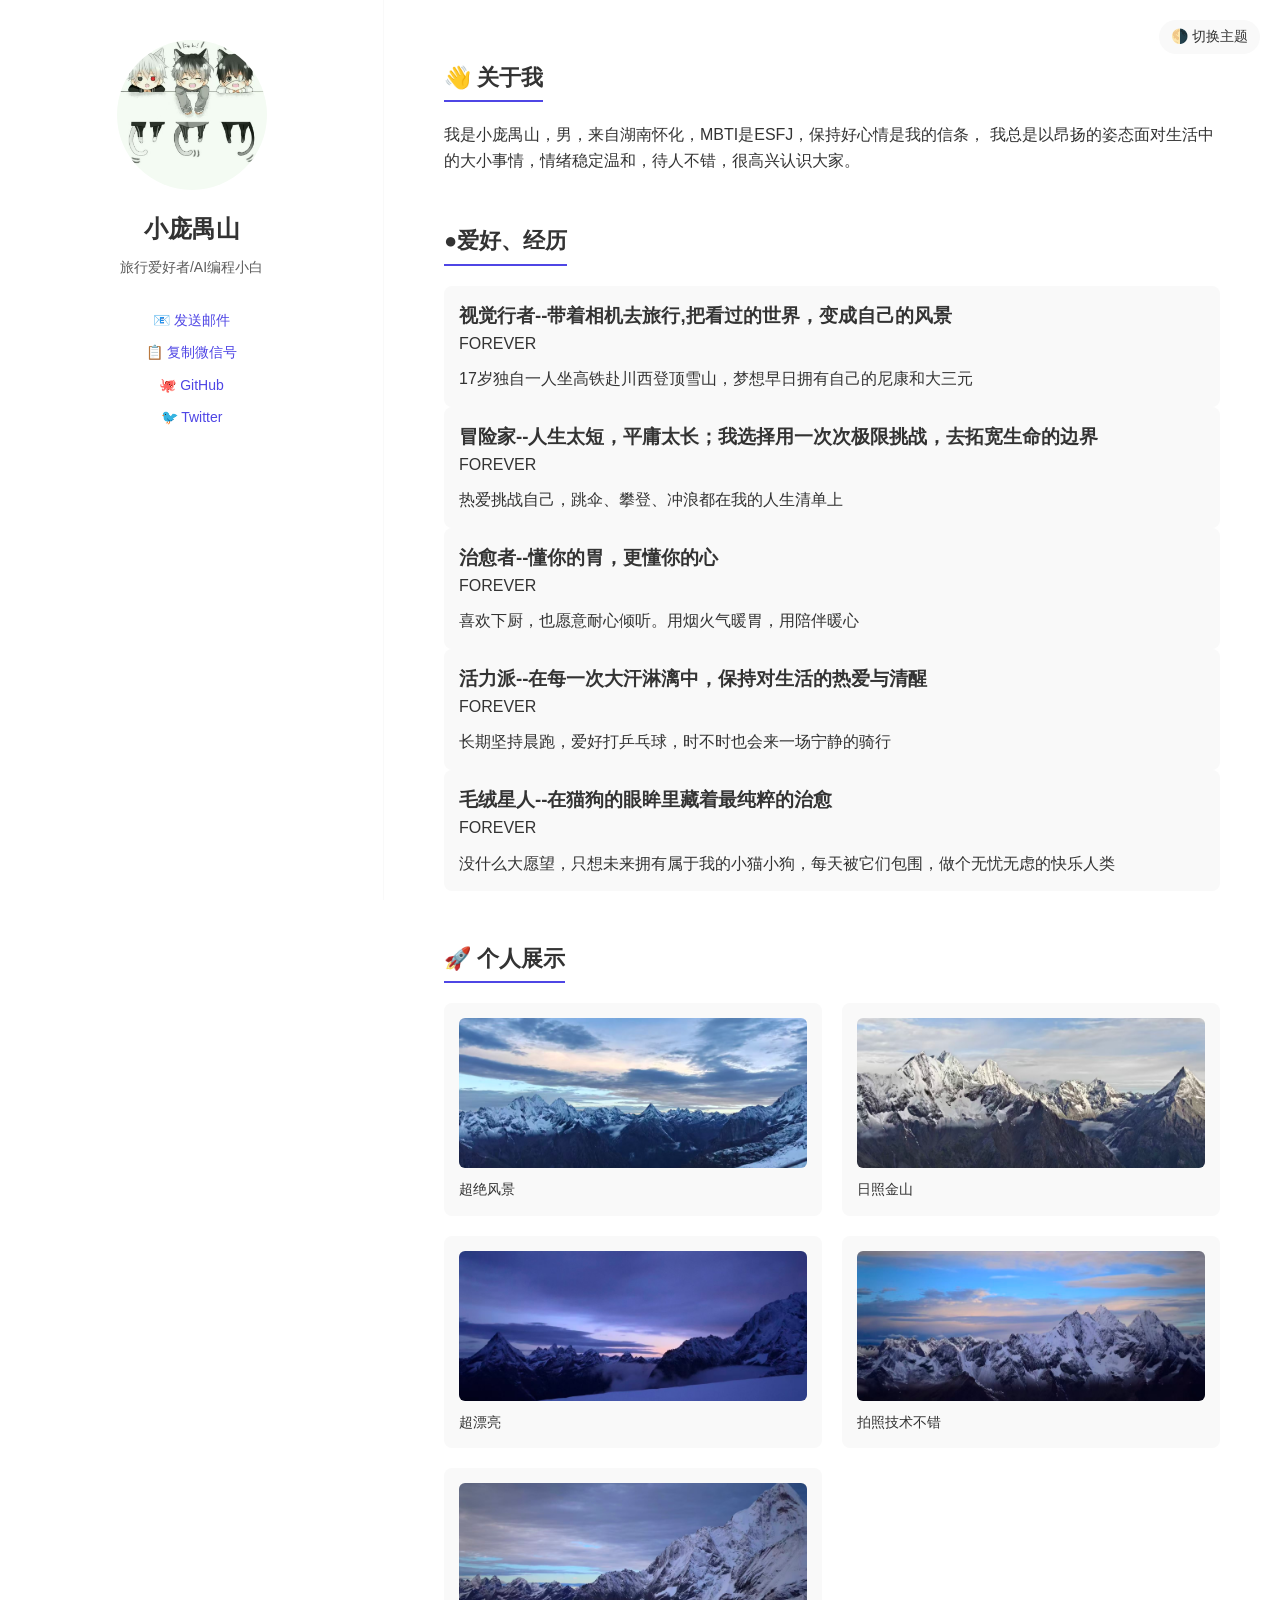
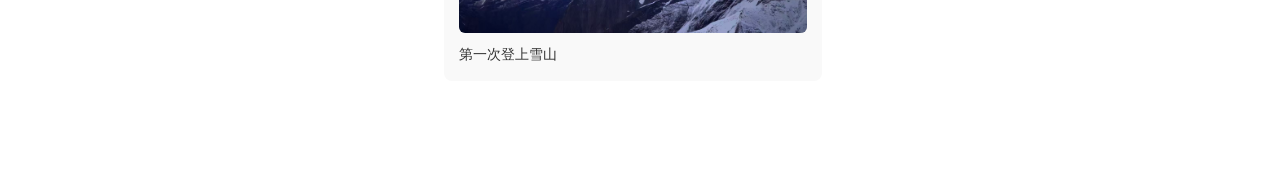
==== index.html @ b7a9340a "Rename index copy.html to index.html" ====
<!DOCTYPE html>
<html lang="zh-CN">
<head>
    <meta charset="UTF-8">
    <meta name="viewport" content="width=device-width, initial-scale=1.0">
    <title>小庞禺山的个人主页</title>
    <style>
        /* 1. 全局样式与变量 */
        :root {
            --bg-color: #ffffff;
            --text-color: #333333;
            --card-bg: #f9f9f9;
            --accent-color: #4f46e5; /* 主题强调色 */
        }
        [data-theme="dark"] {
            --bg-color: #1a1a1a;
            --text-color: #e0e0e0;
            --card-bg: #2d2d2d;
            --accent-color: #818cf8;
        }
        * { margin: 0; padding: 0; box-sizing: border-box; transition: all 0.3s ease; }
        body { font-family: 'Segoe UI', sans-serif; background-color: var(--bg-color); color: var(--text-color); line-height: 1.6; }

        /* 2. 布局结构 */
        .container { display: flex; min-height: 100vh; }
        .sidebar { width: 30%; padding: 40px; border-right: 1px solid var(--card-bg); display: flex; flex-direction: column; align-items: center; text-align: center; position: sticky; top: 0; height: 100vh; }
        .main-content { width: 70%; padding: 60px; max-width: 900px; }

        /* 3. 侧边栏元素 */
        .avatar { width: 150px; height: 150px; border-radius: 50%; background-color: var(--card-bg); margin-bottom: 20px; object-fit: cover; }
        .sidebar h1 { font-size: 24px; margin-bottom: 8px; }
        .sidebar p { font-size: 14px; opacity: 0.8; margin-bottom: 20px; }
        .social-links a { text-decoration: none; color: var(--accent-color); margin: 0 10px; font-size: 14px; }

        /* 4. 主内容区 */
section { margin-bottom: 50px; }
h2 { font-size: 22px; margin-bottom: 20px; border-bottom: 2px solid var(--accent-color); display: inline-block; padding-bottom: 5px; }

/* 项目网格容器（双列排版） */
.project-grid {
    display: grid;
    grid-template-columns: repeat(2, 1fr); /* 核心：分成两列 */
    gap: 20px;                             /* 卡片之间的间距 */
}

/* 卡片样式优化 */
.card {
    background-color: var(--card-bg);
    padding: 15px;       /* 减小内边距，让图片更突出 */
    border-radius: 8px;
    transition: transform 0.3s ease, box-shadow 0.3s ease; /* 增加悬停过渡效果 */
}

/* 鼠标悬停时的微交互（让页面“活”起来） */
.card:hover {
    transform: translateY(-5px); /* 鼠标放上去卡片微微上浮 */
    box-shadow: 0 10px 20px rgba(0,0,0,0.1); /* 增加阴影 */
}

/* 保持之前的图片样式 */
.card-img {
    display: block;
    margin: 0 auto 10px;
    width: 100%;
    height: 150px;       /* 稍微调小高度，适应双列排版 */
    object-fit: cover;   /* 核心属性：让图片按比例裁剪填满，不变形 */
    border-radius: 6px;
}

/* 手机端响应式：双列自动变单列 */
@media (max-width: 768px) {
    .project-grid {
        grid-template-columns: 1fr; /* 手机端变成单列 */
    }
}

        /* 5. 主题切换按钮 */
        .theme-toggle { position: absolute; top: 20px; right: 20px; cursor: pointer; background: var(--card-bg); border: none; padding: 8px 12px; border-radius: 20px; color: var(--text-color); font-size: 14px; }

        /* 6. 响应式设计 (手机端) */
        @media (max-width: 768px) {
            .container { flex-direction: column; }
            .sidebar { width: 100%; height: auto; position: relative; border-right: none; border-bottom: 1px solid var(--card-bg); padding: 30px; }
            .main-content { width: 100%; padding: 30px; }
        }
    </style>
</head>
<body>
    <button class="theme-toggle" onclick="toggleTheme()">🌗 切换主题</button>

    <div class="container">
        <!-- 左侧固定信息栏 -->
        <aside class="sidebar">
            <!-- 替换为你的头像链接 -->
            <img src="touxiang.jpg" alt="头像" class="avatar">
            <h1>小庞禺山</h1>
            <p>旅行爱好者/AI编程小白</p>
            <!-- 社交链接区域 -->
<div class="social-links" style="display: flex; flex-direction: column; gap: 10px; margin-top: 10px;">
    <a href="mailto:zhaixiaolin258046@outlook.com" style="text-decoration: none; color: var(--accent-color);">📧 发送邮件</a>
    <a href="javascript:void(0);" onclick="copyWeChat('wxid_voim5mb13j1p22')" style="text-decoration: none; color: var(--accent-color);">📋 复制微信号</a>
    <a href="javascript:void(0);" onclick="showToast('暂时还没有那些链接哦~')" style="text-decoration: none; color: var(--accent-color);">🐙 GitHub</a>
    <a href="javascript:void(0);" onclick="showToast('暂时还没有那些链接哦~')" style="text-decoration: none; color: var(--accent-color);">🐦 Twitter</a>
</div>

<!-- 提示框（默认隐藏，由JS控制显示） -->
<div id="toast" style="
    position: fixed; 
    top: 20px; 
    left: 50%; 
    transform: translateX(-50%); 
    background-color: rgba(0,0,0,0.8); 
    color: white; 
    padding: 12px 24px; 
    border-radius: 8px; 
    font-size: 14px; 
    opacity: 0; 
    transition: opacity 0.3s ease; 
    pointer-events: none; 
    z-index: 1000;">
    提示文字
</div>
        </aside>

        <!-- 右侧滚动内容区 -->
        <main class="main-content">
            <section>
                <h2>👋 关于我</h2>
                <p>我是小庞禺山，男，来自湖南怀化，MBTI是ESFJ，保持好心情是我的信条，
                    我总是以昂扬的姿态面对生活中的大小事情，情绪稳定温和，待人不错，很高兴认识大家。
                </p>
            </section>

            <section>
                <h2> ●爱好、经历</h2>
                <div class="card">
                    <h3>视觉行者--带着相机去旅行,把看过的世界，变成自己的风景</h3>
                    <span>FOREVER</span>
                    <p style="margin-top:10px;">17岁独自一人坐高铁赴川西登顶雪山，梦想早日拥有自己的尼康和大三元</p>
                </div>
                <div class="card">
                    <h3>冒险家--人生太短，平庸太长；我选择用一次次极限挑战，去拓宽生命的边界</h3>
                    <span>FOREVER</span>
                    <p style="margin-top:10px;">热爱挑战自己，跳伞、攀登、冲浪都在我的人生清单上</p>
                </div>
             <div class="card">
                    <h3>治愈者--懂你的胃，更懂你的心</h3>
                    <span>FOREVER</span>
                    <p style="margin-top:10px;">喜欢下厨，也愿意耐心倾听。用烟火气暖胃，用陪伴暖心</p>
                </div>   
            <div class="card">
                    <h3>活力派--在每一次大汗淋漓中，保持对生活的热爱与清醒</h3>
                    <span>FOREVER</span>
                    <p style="margin-top:10px;">长期坚持晨跑，爱好打乒乓球，时不时也会来一场宁静的骑行</p>
                </div> 
                <div class="card">
                    <h3>毛绒星人--在猫狗的眼眸里藏着最纯粹的治愈</h3>
                    <span>FOREVER</span>
                    <p style="margin-top:10px;">没什么大愿望，只想未来拥有属于我的小猫小狗，每天被它们包围，做个无忧无虑的快乐人类</p>
                </div>
            </section>

            <section>
    <h2>🚀 个人展示</h2>
    
    <!-- 用这个 div 把卡片包裹起来，它们就会自动变成双列 -->
    <div class="project-grid">
        
        <!-- 项目 1 -->
        <div class="card">
            <img src="1.jpg" alt="项目截图" class="card-img">
            <h3></h3>
            <span></span>
            <p style="margin-top:8px; font-size:14px;">超绝风景</p>
        </div>

        <!-- 项目 2 -->
        <div class="card">
            <img src="2.jpg" alt="项目截图" class="card-img">
            <h3></h3>
            <span></span>
            <p style="margin-top:8px; font-size:14px;">日照金山</p>
        </div>

        <!-- 项目 3 -->
        <div class="card">
            <img src="3.jpg" alt="项目截图" class="card-img">
            <h3></h3>
            <span></span>
            <p style="margin-top:8px; font-size:14px;">超漂亮</p>
        </div>
        <div class="card">
            <img src="4.jpg" alt="项目截图" class="card-img">
            <h3></h3>
            <span></span>
            <p style="margin-top:8px; font-size:14px;">拍照技术不错</p>
        </div>
        <div class="card">
            <img src="5.jpg" alt="项目截图" class="card-img">
            <h3></h3>
            <span></span>
            <p style="margin-top:8px; font-size:14px;">第一次登上雪山</p>
            </img>
        </div>
        </div>
        
        <!-- 你可以继续在这里添加更多卡片... -->
    </div>
</section>
        </main>
    </div>


    <script>
    // 1. 复制微信号功能
    function copyWeChat(wechatId) {
        const input = document.createElement('input');
        input.setAttribute('value', wechatId);
        document.body.appendChild(input);
        input.select();
        document.execCommand('copy');
        document.body.removeChild(input);
        
        // 调用提示框
        showToast('微信号已复制：' + wechatId + '，快去添加吧！');
    }

    // 2. 通用提示框功能
    function showToast(message) {
        const toast = document.getElementById('toast');
        toast.innerText = message;
        toast.style.opacity = '1'; // 显示提示框
        
        // 2秒后自动隐藏
        setTimeout(() => {
            toast.style.opacity = '0';
        }, 2000);
    }

    // 3. 主题切换功能（保留之前的代码）
    function toggleTheme() {
        const html = document.documentElement;
        const currentTheme = html.getAttribute('data-theme');
        if (currentTheme === 'dark') {
            html.removeAttribute('data-theme');
        } else {
            html.setAttribute('data-theme', 'dark');
        }
    }
</script>
</body>
</html>
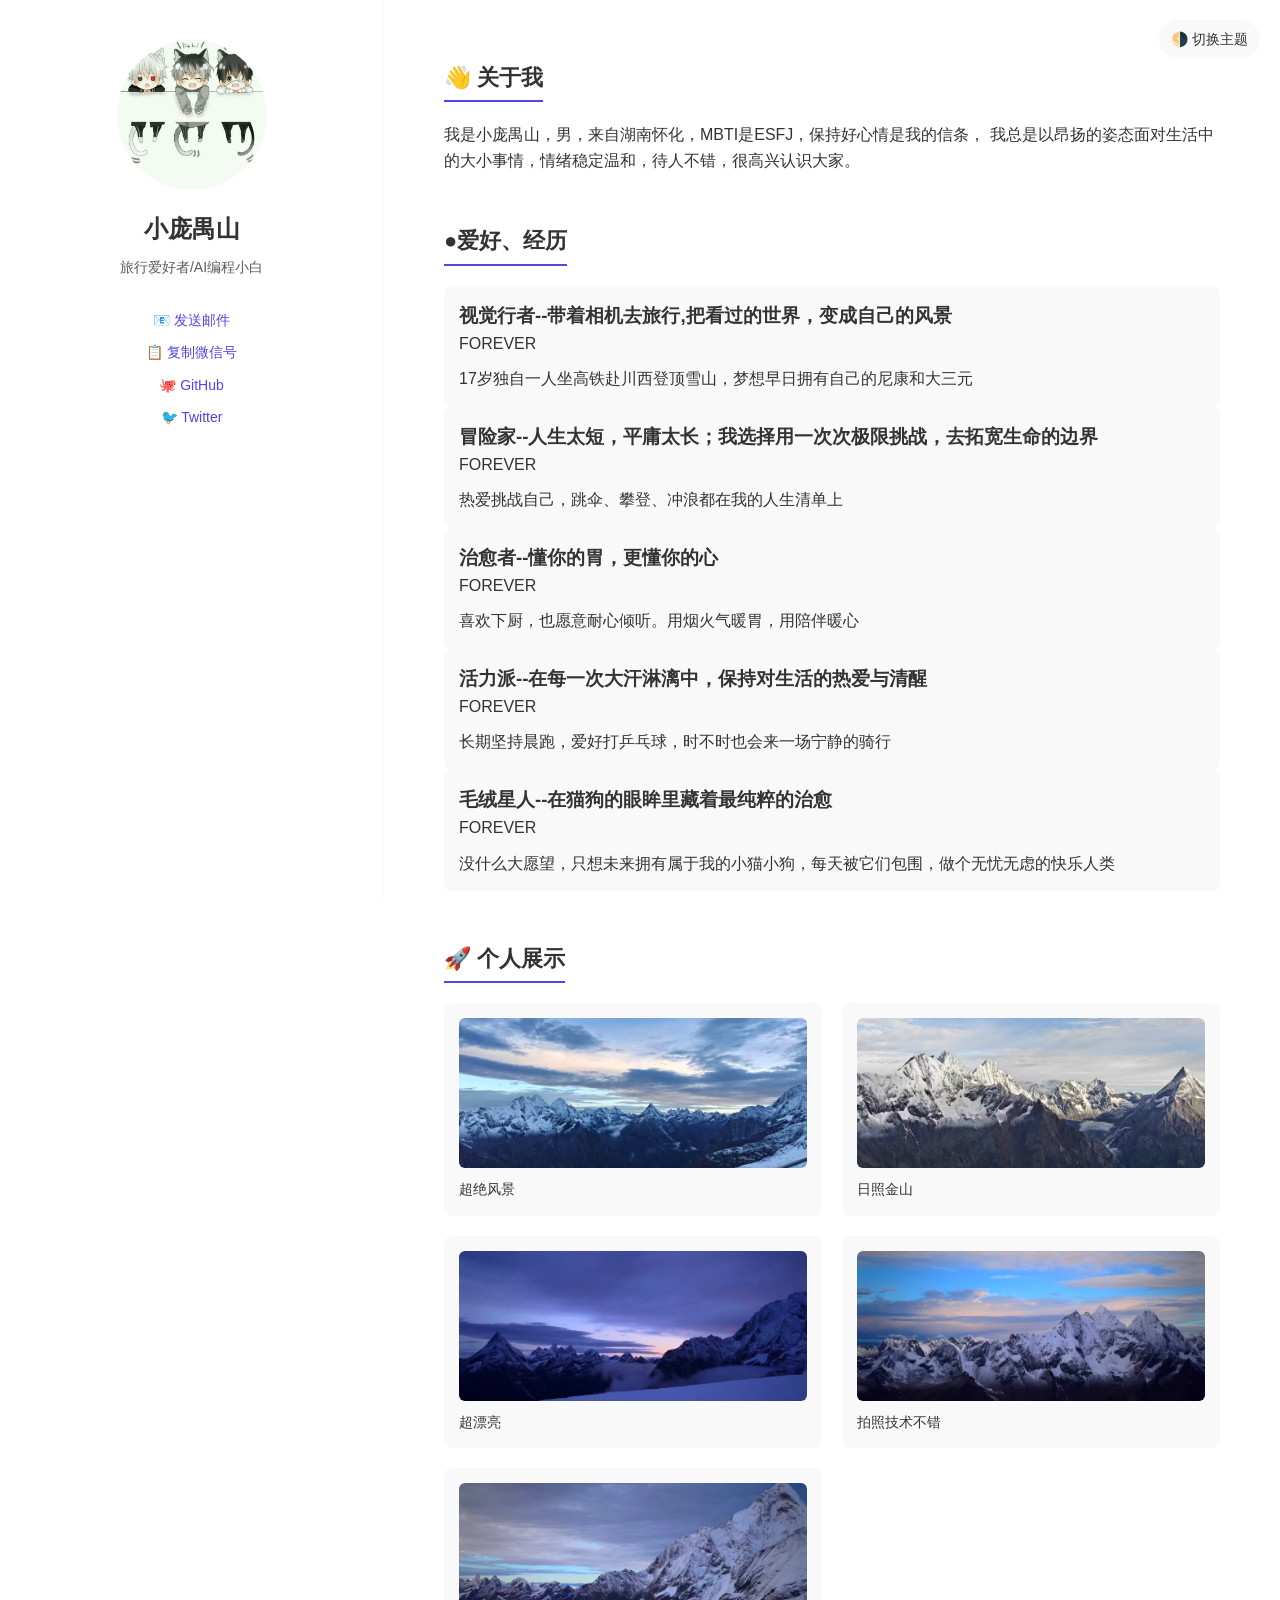
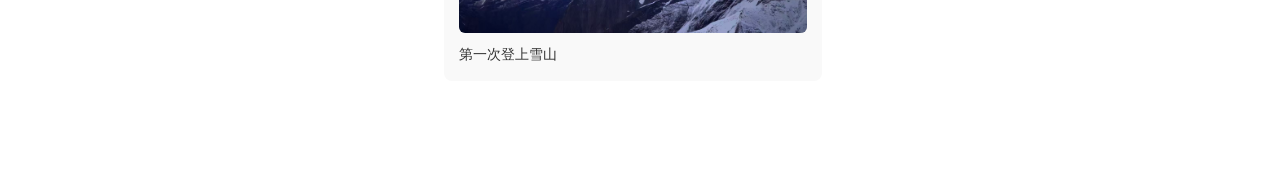
==== commit ed706d5b: "Add files via upload" ====
--- a/index.html
+++ b/index.html
@@ -86,7 +86,8 @@
     </style>
 </head>
 <body>
-    <button class="theme-toggle" onclick="toggleTheme()">🌗 切换主题</button>
+    <!-- 使用 div 代替 button，彻底避免手机端浏览器对 button 的默认拦截 -->
+<div class="theme-toggle" id="themeToggleBtn">🌗 切换主题</div>
 
     <div class="container">
         <!-- 左侧固定信息栏 -->
@@ -212,7 +213,34 @@
 
 
     <script>
-    // 1. 复制微信号功能
+    // 页面加载完成后执行
+    window.onload = function() {
+        // 1. 获取按钮元素并绑定点击事件
+        const toggleBtn = document.getElementById('themeToggleBtn');
+        toggleBtn.addEventListener('click', toggleTheme);
+
+        // 2. 页面加载时，自动恢复上次保存的主题
+        const savedTheme = localStorage.getItem('theme');
+        if (savedTheme === 'dark') {
+            document.documentElement.setAttribute('data-theme', 'dark');
+        }
+    }
+
+    // 3. 主题切换核心逻辑
+    function toggleTheme() {
+        const html = document.documentElement;
+        const currentTheme = html.getAttribute('data-theme');
+        
+        if (currentTheme === 'dark') {
+            html.removeAttribute('data-theme');
+            localStorage.setItem('theme', 'light');
+        } else {
+            html.setAttribute('data-theme', 'dark');
+            localStorage.setItem('theme', 'dark');
+        }
+    }
+
+    // 4. 复制微信号功能（保留之前的代码）
     function copyWeChat(wechatId) {
         const input = document.createElement('input');
         input.setAttribute('value', wechatId);
@@ -220,33 +248,18 @@
         input.select();
         document.execCommand('copy');
         document.body.removeChild(input);
-        
-        // 调用提示框
         showToast('微信号已复制：' + wechatId + '，快去添加吧！');
     }
 
-    // 2. 通用提示框功能
+    // 5. 通用提示框功能（保留之前的代码）
     function showToast(message) {
         const toast = document.getElementById('toast');
         toast.innerText = message;
-        toast.style.opacity = '1'; // 显示提示框
-        
-        // 2秒后自动隐藏
+        toast.style.opacity = '1';
         setTimeout(() => {
             toast.style.opacity = '0';
         }, 2000);
     }
-
-    // 3. 主题切换功能（保留之前的代码）
-    function toggleTheme() {
-        const html = document.documentElement;
-        const currentTheme = html.getAttribute('data-theme');
-        if (currentTheme === 'dark') {
-            html.removeAttribute('data-theme');
-        } else {
-            html.setAttribute('data-theme', 'dark');
-        }
-    }
 </script>
 </body>
-</html>
+</html>
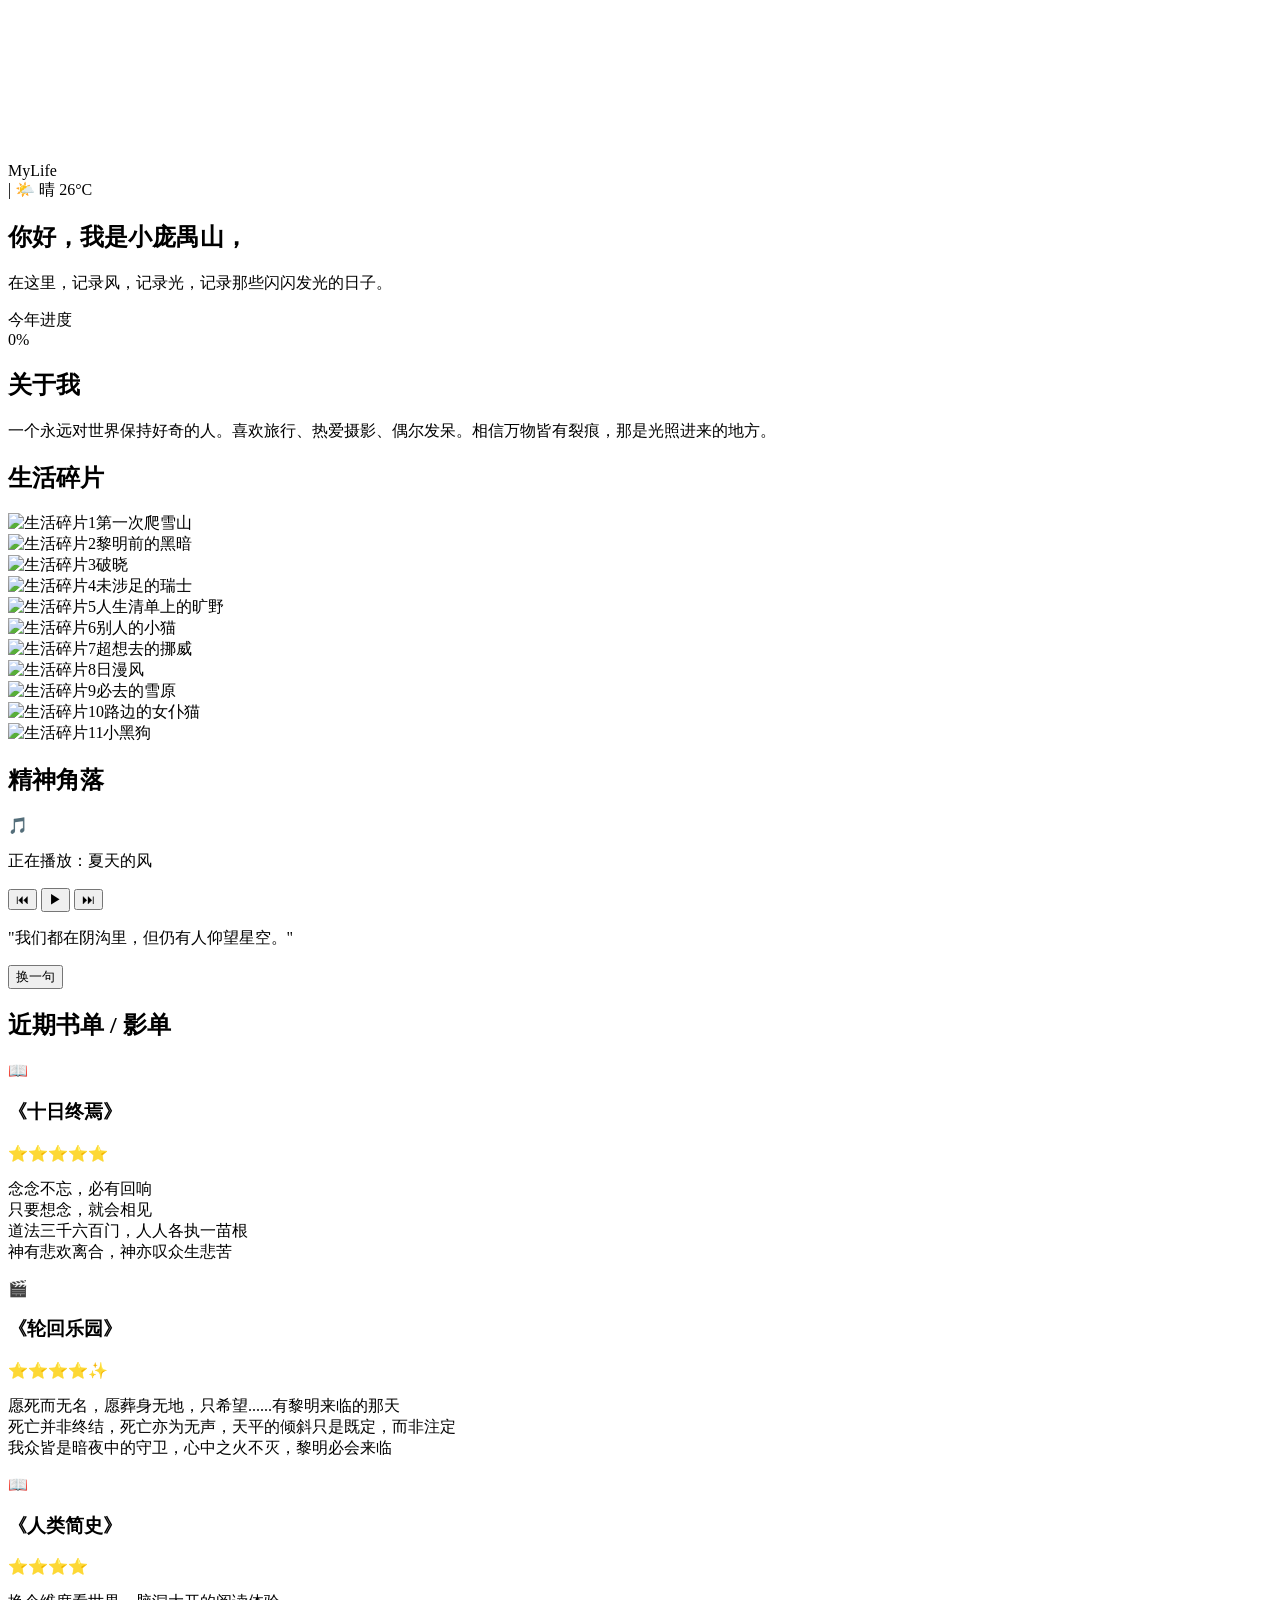
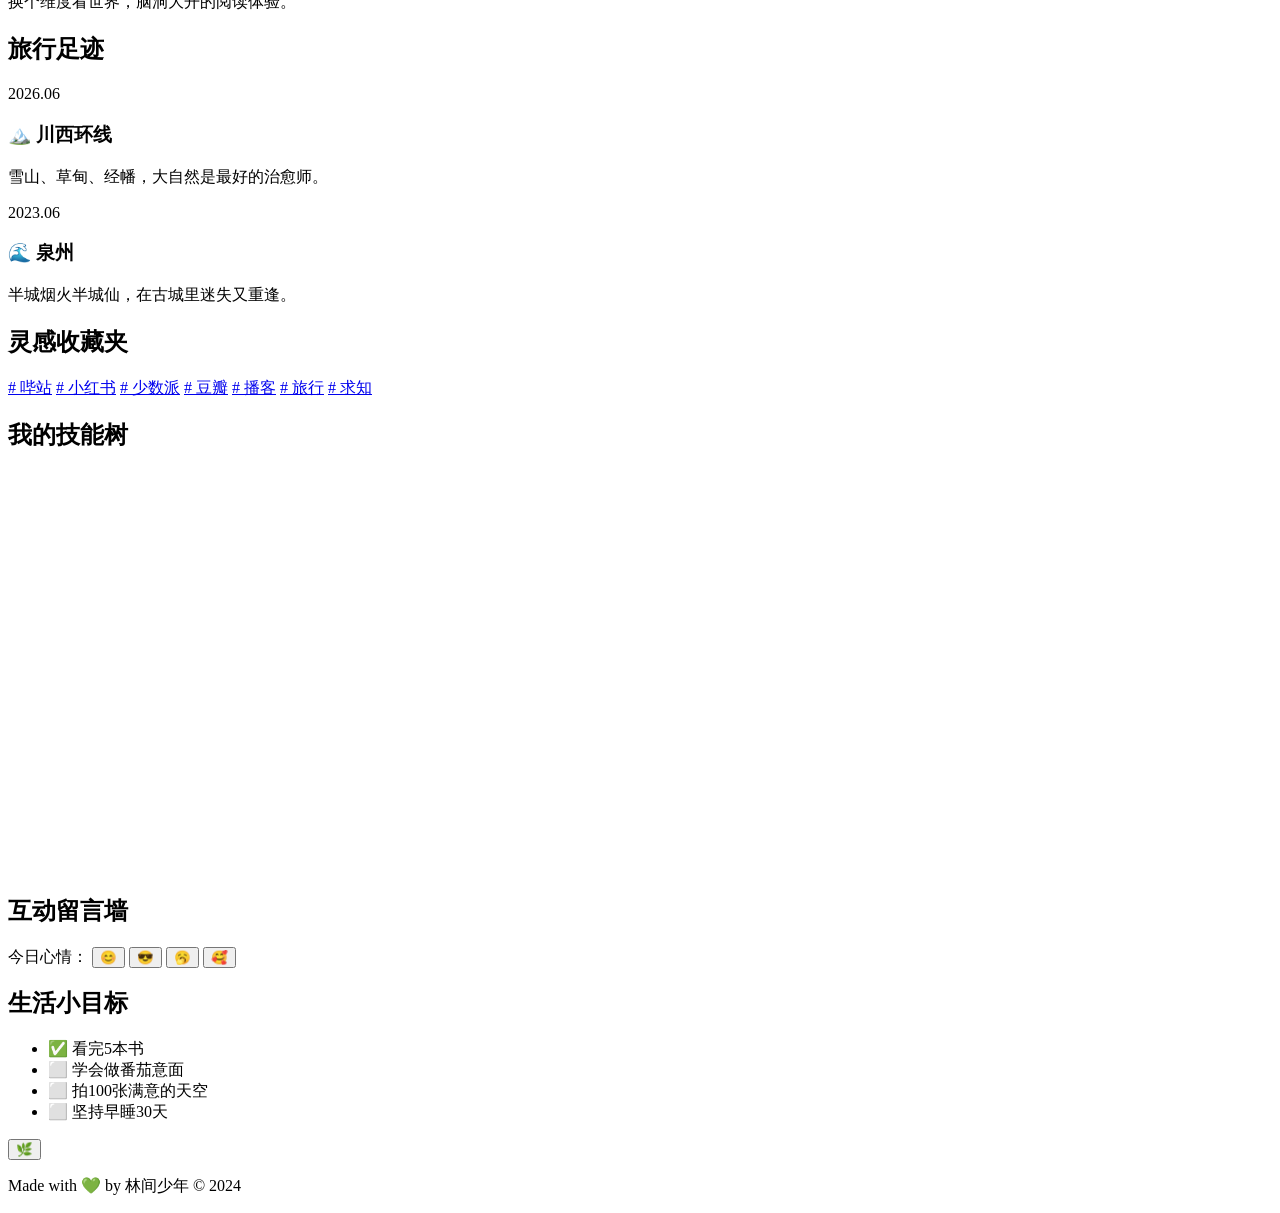
==== commit e0739c02: "Add files via upload" ====
--- a/index.html
+++ b/index.html
@@ -3,263 +3,198 @@
 <head>
     <meta charset="UTF-8">
     <meta name="viewport" content="width=device-width, initial-scale=1.0">
-    <title>小庞禺山的个人主页</title>
-    <style>
-        /* 1. 全局样式与变量 */
-        :root {
-            --bg-color: #ffffff;
-            --text-color: #333333;
-            --card-bg: #f9f9f9;
-            --accent-color: #4f46e5; /* 主题强调色 */
-        }
-        [data-theme="dark"] {
-            --bg-color: #1a1a1a;
-            --text-color: #e0e0e0;
-            --card-bg: #2d2d2d;
-            --accent-color: #818cf8;
-        }
-        * { margin: 0; padding: 0; box-sizing: border-box; transition: all 0.3s ease; }
-        body { font-family: 'Segoe UI', sans-serif; background-color: var(--bg-color); color: var(--text-color); line-height: 1.6; }
-
-        /* 2. 布局结构 */
-        .container { display: flex; min-height: 100vh; }
-        .sidebar { width: 30%; padding: 40px; border-right: 1px solid var(--card-bg); display: flex; flex-direction: column; align-items: center; text-align: center; position: sticky; top: 0; height: 100vh; }
-        .main-content { width: 70%; padding: 60px; max-width: 900px; }
-
-        /* 3. 侧边栏元素 */
-        .avatar { width: 150px; height: 150px; border-radius: 50%; background-color: var(--card-bg); margin-bottom: 20px; object-fit: cover; }
-        .sidebar h1 { font-size: 24px; margin-bottom: 8px; }
-        .sidebar p { font-size: 14px; opacity: 0.8; margin-bottom: 20px; }
-        .social-links a { text-decoration: none; color: var(--accent-color); margin: 0 10px; font-size: 14px; }
-
-        /* 4. 主内容区 */
-section { margin-bottom: 50px; }
-h2 { font-size: 22px; margin-bottom: 20px; border-bottom: 2px solid var(--accent-color); display: inline-block; padding-bottom: 5px; }
-
-/* 项目网格容器（双列排版） */
-.project-grid {
-    display: grid;
-    grid-template-columns: repeat(2, 1fr); /* 核心：分成两列 */
-    gap: 20px;                             /* 卡片之间的间距 */
-}
-
-/* 卡片样式优化 */
-.card {
-    background-color: var(--card-bg);
-    padding: 15px;       /* 减小内边距，让图片更突出 */
-    border-radius: 8px;
-    transition: transform 0.3s ease, box-shadow 0.3s ease; /* 增加悬停过渡效果 */
-}
-
-/* 鼠标悬停时的微交互（让页面“活”起来） */
-.card:hover {
-    transform: translateY(-5px); /* 鼠标放上去卡片微微上浮 */
-    box-shadow: 0 10px 20px rgba(0,0,0,0.1); /* 增加阴影 */
-}
-
-/* 保持之前的图片样式 */
-.card-img {
-    display: block;
-    margin: 0 auto 10px;
-    width: 100%;
-    height: 150px;       /* 稍微调小高度，适应双列排版 */
-    object-fit: cover;   /* 核心属性：让图片按比例裁剪填满，不变形 */
-    border-radius: 6px;
-}
-
-/* 手机端响应式：双列自动变单列 */
-@media (max-width: 768px) {
-    .project-grid {
-        grid-template-columns: 1fr; /* 手机端变成单列 */
-    }
-}
-
-        /* 5. 主题切换按钮 */
-        .theme-toggle { position: absolute; top: 20px; right: 20px; cursor: pointer; background: var(--card-bg); border: none; padding: 8px 12px; border-radius: 20px; color: var(--text-color); font-size: 14px; }
-
-        /* 6. 响应式设计 (手机端) */
-        @media (max-width: 768px) {
-            .container { flex-direction: column; }
-            .sidebar { width: 100%; height: auto; position: relative; border-right: none; border-bottom: 1px solid var(--card-bg); padding: 30px; }
-            .main-content { width: 100%; padding: 30px; }
-        }
-    </style>
+    <title>我的精神角落 | 生活碎片</title>
+    <link rel="stylesheet" href="style.css">
+    <link rel="preconnect" href="https://fonts.googleapis.com">
+    <link rel="preconnect" href="https://fonts.gstatic.com" crossorigin>
+    <link href="https://fonts.googleapis.com/css2?family=Caveat:wght@400;700&family=Ma+Shan+Zheng&display=swap" rel="stylesheet">
 </head>
 <body>
-    <!-- 使用 div 代替 button，彻底避免手机端浏览器对 button 的默认拦截 -->
-<div class="theme-toggle" id="themeToggleBtn">🌗 切换主题</div>
-
-    <div class="container">
-        <!-- 左侧固定信息栏 -->
-        <aside class="sidebar">
-            <!-- 替换为你的头像链接 -->
-            <img src="touxiang.jpg" alt="头像" class="avatar">
-            <h1>小庞禺山</h1>
-            <p>旅行爱好者/AI编程小白</p>
-            <!-- 社交链接区域 -->
-<div class="social-links" style="display: flex; flex-direction: column; gap: 10px; margin-top: 10px;">
-    <a href="mailto:zhaixiaolin258046@outlook.com" style="text-decoration: none; color: var(--accent-color);">📧 发送邮件</a>
-    <a href="javascript:void(0);" onclick="copyWeChat('wxid_voim5mb13j1p22')" style="text-decoration: none; color: var(--accent-color);">📋 复制微信号</a>
-    <a href="javascript:void(0);" onclick="showToast('暂时还没有那些链接哦~')" style="text-decoration: none; color: var(--accent-color);">🐙 GitHub</a>
-    <a href="javascript:void(0);" onclick="showToast('暂时还没有那些链接哦~')" style="text-decoration: none; color: var(--accent-color);">🐦 Twitter</a>
-</div>
-
-<!-- 提示框（默认隐藏，由JS控制显示） -->
-<div id="toast" style="
-    position: fixed; 
-    top: 20px; 
-    left: 50%; 
-    transform: translateX(-50%); 
-    background-color: rgba(0,0,0,0.8); 
-    color: white; 
-    padding: 12px 24px; 
-    border-radius: 8px; 
-    font-size: 14px; 
-    opacity: 0; 
-    transition: opacity 0.3s ease; 
-    pointer-events: none; 
-    z-index: 1000;">
-    提示文字
-</div>
-        </aside>
-
-        <!-- 右侧滚动内容区 -->
-        <main class="main-content">
-            <section>
-                <h2>👋 关于我</h2>
-                <p>我是小庞禺山，男，来自湖南怀化，MBTI是ESFJ，保持好心情是我的信条，
-                    我总是以昂扬的姿态面对生活中的大小事情，情绪稳定温和，待人不错，很高兴认识大家。
-                </p>
-            </section>
-
-            <section>
-                <h2> ●爱好、经历</h2>
-                <div class="card">
-                    <h3>视觉行者--带着相机去旅行,把看过的世界，变成自己的风景</h3>
-                    <span>FOREVER</span>
-                    <p style="margin-top:10px;">17岁独自一人坐高铁赴川西登顶雪山，梦想早日拥有自己的尼康和大三元</p>
-                </div>
-                <div class="card">
-                    <h3>冒险家--人生太短，平庸太长；我选择用一次次极限挑战，去拓宽生命的边界</h3>
-                    <span>FOREVER</span>
-                    <p style="margin-top:10px;">热爱挑战自己，跳伞、攀登、冲浪都在我的人生清单上</p>
-                </div>
-             <div class="card">
-                    <h3>治愈者--懂你的胃，更懂你的心</h3>
-                    <span>FOREVER</span>
-                    <p style="margin-top:10px;">喜欢下厨，也愿意耐心倾听。用烟火气暖胃，用陪伴暖心</p>
-                </div>   
-            <div class="card">
-                    <h3>活力派--在每一次大汗淋漓中，保持对生活的热爱与清醒</h3>
-                    <span>FOREVER</span>
-                    <p style="margin-top:10px;">长期坚持晨跑，爱好打乒乓球，时不时也会来一场宁静的骑行</p>
-                </div> 
-                <div class="card">
-                    <h3>毛绒星人--在猫狗的眼眸里藏着最纯粹的治愈</h3>
-                    <span>FOREVER</span>
-                    <p style="margin-top:10px;">没什么大愿望，只想未来拥有属于我的小猫小狗，每天被它们包围，做个无忧无虑的快乐人类</p>
-                </div>
-            </section>
-
-            <section>
-    <h2>🚀 个人展示</h2>
-    
-    <!-- 用这个 div 把卡片包裹起来，它们就会自动变成双列 -->
-    <div class="project-grid">
-        
-        <!-- 项目 1 -->
-        <div class="card">
-            <img src="1.jpg" alt="项目截图" class="card-img">
-            <h3></h3>
-            <span></span>
-            <p style="margin-top:8px; font-size:14px;">超绝风景</p>
-        </div>
-
-        <!-- 项目 2 -->
-        <div class="card">
-            <img src="2.jpg" alt="项目截图" class="card-img">
-            <h3></h3>
-            <span></span>
-            <p style="margin-top:8px; font-size:14px;">日照金山</p>
-        </div>
-
-        <!-- 项目 3 -->
-        <div class="card">
-            <img src="3.jpg" alt="项目截图" class="card-img">
-            <h3></h3>
-            <span></span>
-            <p style="margin-top:8px; font-size:14px;">超漂亮</p>
-        </div>
-        <div class="card">
-            <img src="4.jpg" alt="项目截图" class="card-img">
-            <h3></h3>
-            <span></span>
-            <p style="margin-top:8px; font-size:14px;">拍照技术不错</p>
-        </div>
-        <div class="card">
-            <img src="5.jpg" alt="项目截图" class="card-img">
-            <h3></h3>
-            <span></span>
-            <p style="margin-top:8px; font-size:14px;">第一次登上雪山</p>
-            </img>
-        </div>
-        </div>
-        
-        <!-- 你可以继续在这里添加更多卡片... -->
-    </div>
-</section>
-        </main>
-    </div>
-
-
-    <script>
-    // 页面加载完成后执行
-    window.onload = function() {
-        // 1. 获取按钮元素并绑定点击事件
-        const toggleBtn = document.getElementById('themeToggleBtn');
-        toggleBtn.addEventListener('click', toggleTheme);
-
-        // 2. 页面加载时，自动恢复上次保存的主题
-        const savedTheme = localStorage.getItem('theme');
-        if (savedTheme === 'dark') {
-            document.documentElement.setAttribute('data-theme', 'dark');
-        }
-    }
-
-    // 3. 主题切换核心逻辑
-    function toggleTheme() {
-        const html = document.documentElement;
-        const currentTheme = html.getAttribute('data-theme');
-        
-        if (currentTheme === 'dark') {
-            html.removeAttribute('data-theme');
-            localStorage.setItem('theme', 'light');
-        } else {
-            html.setAttribute('data-theme', 'dark');
-            localStorage.setItem('theme', 'dark');
-        }
-    }
-
-    // 4. 复制微信号功能（保留之前的代码）
-    function copyWeChat(wechatId) {
-        const input = document.createElement('input');
-        input.setAttribute('value', wechatId);
-        document.body.appendChild(input);
-        input.select();
-        document.execCommand('copy');
-        document.body.removeChild(input);
-        showToast('微信号已复制：' + wechatId + '，快去添加吧！');
-    }
-
-    // 5. 通用提示框功能（保留之前的代码）
-    function showToast(message) {
-        const toast = document.getElementById('toast');
-        toast.innerText = message;
-        toast.style.opacity = '1';
-        setTimeout(() => {
-            toast.style.opacity = '0';
-        }, 2000);
-    }
-</script>
+    <!-- 隐藏音频标签 -->
+    <audio id="bgm-audio" src="./夏天的风.mp3" loop preload="auto"></audio>
+
+    <!-- 鼠标跟随光晕 -->
+    <div id="cursor-glow"></div>
+
+    <!-- 背景粒子容器 -->
+    <canvas id="particle-canvas"></canvas>
+
+    <!-- 顶部导航/氛围组件 -->
+    <header class="glass-nav">
+        <div class="logo">MyLife</div>
+        <div class="atmosphere-widget">
+            <span id="current-time"></span>
+            <span class="divider">|</span>
+            <span id="current-weather">🌤️ 晴 26°C</span>
+        </div>
+    </header>
+
+    <!-- 首屏：打字机欢迎语 & 年度进度 -->
+    <section class="hero-section">
+        <div class="hero-content">
+            <h1 class="typewriter">你好，我是小庞禺山，</h1>
+            <p class="subtitle">在这里，记录风，记录光，记录那些闪闪发光的日子。</p>
+            <div class="year-progress-container">
+                <span class="progress-label">今年进度</span>
+                <div class="progress-bar-bg">
+                    <div class="progress-bar-fill" id="year-progress"></div>
+                </div>
+                <span class="progress-value" id="year-progress-val">0%</span>
+            </div>
+        </div>
+    </section>
+
+    <!-- 关于我 -->
+    <section class="section about-section">
+        <h2 class="section-title">关于我</h2>
+        <div class="glass-card about-card">
+            <p>一个永远对世界保持好奇的人。喜欢旅行、热爱摄影、偶尔发呆。相信万物皆有裂痕，那是光照进来的地方。</p>
+        </div>
+    </section>
+
+    <!-- 生活碎片：瀑布流照片墙 -->
+    <section class="section">
+        <h2 class="section-title">生活碎片</h2>
+        <div class="masonry-grid">
+            <div class="masonry-item"><img src="./1.jpg" alt="生活碎片1"><span class="photo-desc">第一次爬雪山</span></div>
+            <div class="masonry-item"><img src="./3.jpg" alt="生活碎片2"><span class="photo-desc">黎明前的黑暗</span></div>
+            <div class="masonry-item"><img src="./4.jpg" alt="生活碎片3"><span class="photo-desc">破晓</span></div>
+            <div class="masonry-item"><img src="./6.jpg" alt="生活碎片4"><span class="photo-desc">未涉足的瑞士</span></div>
+            <div class="masonry-item"><img src="./7.jpg" alt="生活碎片5"><span class="photo-desc">人生清单上的旷野</span></div>
+            <div class="masonry-item"><img src="./8.jpg" alt="生活碎片6"><span class="photo-desc">别人的小猫</span></div>
+            <div class="masonry-item"><img src="./9.jpg" alt="生活碎片7"><span class="photo-desc">超想去的挪威</span></div>
+            <div class="masonry-item"><img src="./10.jpg" alt="生活碎片8"><span class="photo-desc">日漫风</span></div>
+            <div class="masonry-item"><img src="./11.jpg" alt="生活碎片9"><span class="photo-desc">必去的雪原</span></div>
+            <div class="masonry-item"><img src="./12.jpg" alt="生活碎片10"><span class="photo-desc">路边的女仆猫</span></div>
+            <div class="masonry-item"><img src="./13.jpg" alt="生活碎片11"><span class="photo-desc">小黑狗</span></div>
+        </div>
+    </section>
+
+    <!-- 精神角落：音乐 & 诗歌 -->
+    <section class="section">
+        <h2 class="section-title">精神角落</h2>
+        <div class="glass-card soul-corner">
+            <div class="music-player">
+                <div class="album-art">🎵</div>
+                <div class="music-info">
+                    <p class="song-title" id="song-title">正在播放：夏天的风</p>
+                    <div class="music-controls">
+                        <button id="prev-song">⏮</button>
+                        <button id="play-pause">▶</button>
+                        <button id="next-song">⏭</button>
+                    </div>
+                </div>
+            </div>
+            <div class="poem-generator">
+                <p class="poem-text" id="poem-text">"我们都在阴沟里，但仍有人仰望星空。"</p>
+                <button id="new-poem" class="btn-glow">换一句</button>
+            </div>
+        </div>
+    </section>
+
+    <!-- 近期书单/影单 -->
+    <section class="section">
+        <h2 class="section-title">近期书单 / 影单</h2>
+        <div class="media-grid">
+            <div class="glass-card media-card tilt-card">
+                <div class="media-cover">📖</div>
+                <h3>《十日终焉》</h3>
+                <div class="rating">⭐⭐⭐⭐⭐</div>
+                <p class="media-desc">念念不忘，必有回响<br>只要想念，就会相见<br>道法三千六百门，人人各执一苗根<br>神有悲欢离合，神亦叹众生悲苦</p>
+            </div>
+            <div class="glass-card media-card tilt-card">
+                <div class="media-cover">🎬</div>
+                <h3>《轮回乐园》</h3>
+                <div class="rating">⭐⭐⭐⭐✨</div>
+                <p class="media-desc">愿死而无名，愿葬身无地，只希望......有黎明来临的那天<br>死亡并非终结，死亡亦为无声，天平的倾斜只是既定，而非注定<br>我众皆是暗夜中的守卫，心中之火不灭，黎明必会来临</p>
+            </div>
+            <div class="glass-card media-card tilt-card">
+                <div class="media-cover">📖</div>
+                <h3>《人类简史》</h3>
+                <div class="rating">⭐⭐⭐⭐</div>
+                <p class="media-desc">换个维度看世界，脑洞大开的阅读体验。</p>
+            </div>
+        </div>
+    </section>
+
+    <!-- 旅行足迹 -->
+    <section class="section">
+        <h2 class="section-title">旅行足迹</h2>
+        <div class="timeline">
+            <div class="timeline-item glass-card tilt-card">
+                <div class="timeline-date">2026.06</div>
+                <div class="timeline-content">
+                    <h3>🏔️ 川西环线</h3>
+                    <p>雪山、草甸、经幡，大自然是最好的治愈师。</p>
+                </div>
+            </div>
+            <div class="timeline-item glass-card tilt-card">
+                <div class="timeline-date">2023.06</div>
+                <div class="timeline-content">
+                    <h3>🌊 泉州</h3>
+                    <p>半城烟火半城仙，在古城里迷失又重逢。</p>
+                </div>
+            </div>
+        </div>
+    </section>
+
+    <!-- 灵感收藏夹 -->
+    <section class="section">
+        <h2 class="section-title">灵感收藏夹</h2>
+        <div class="tags-cloud">
+            <a href="https://www.bilibili.com" target="_blank" class="tag tilt-card"># 哔站</a>
+            <a href="https://www.xiaohongshu.com" target="_blank" class="tag tilt-card"># 小红书</a>
+            <a href="https://sspai.com" target="_blank" class="tag tilt-card"># 少数派</a>
+            <a href="https://www.douban.com" target="_blank" class="tag tilt-card"># 豆瓣</a>
+            <a href="https://podcasts.apple.com" target="_blank" class="tag tilt-card"># 播客</a>
+            <a href="https://www.mafengwo.cn" target="_blank" class="tag tilt-card"># 旅行</a>
+            <a href="https://www.zhihu.com" target="_blank" class="tag tilt-card"># 求知</a>
+        </div>
+    </section>
+
+    <!-- 爱好/技能雷达图 -->
+    <section class="section">
+        <h2 class="section-title">我的技能树</h2>
+        <div class="glass-card radar-container">
+            <canvas id="radar-chart" width="400" height="400"></canvas>
+        </div>
+    </section>
+
+    <!-- 互动留言墙 & 心情打卡 -->
+    <section class="section">
+        <h2 class="section-title">互动留言墙</h2>
+        <div class="glass-card interaction-box">
+            <div class="mood-picker">
+                <span>今日心情：</span>
+                <button class="mood-btn">😊</button>
+                <button class="mood-btn">😎</button>
+                <button class="mood-btn">🥱</button>
+                <button class="mood-btn">🥰</button>
+            </div>
+            <div class="bulletin-board" id="bulletin-board"></div>
+        </div>
+    </section>
+
+    <!-- 生活小目标 -->
+    <section class="section">
+        <h2 class="section-title">生活小目标</h2>
+        <div class="glass-card goals-card">
+            <ul class="goal-list">
+                <li class="goal-item done"><span>✅</span> 看完5本书</li>
+                <li class="goal-item"><span>⬜</span> 学会做番茄意面</li>
+                <li class="goal-item"><span>⬜</span> 拍100张满意的天空</li>
+                <li class="goal-item"><span>⬜</span> 坚持早睡30天</li>
+            </ul>
+        </div>
+    </section>
+
+    <!-- 隐藏彩蛋按钮 -->
+    <button id="easter-egg-btn" title="点我有惊喜">🌿</button>
+
+    <footer class="glass-nav">
+        <p>Made with 💚 by 林间少年 &copy; 2024</p>
+    </footer>
+
+    <script src="script.js"></script>
 </body>
 </html>
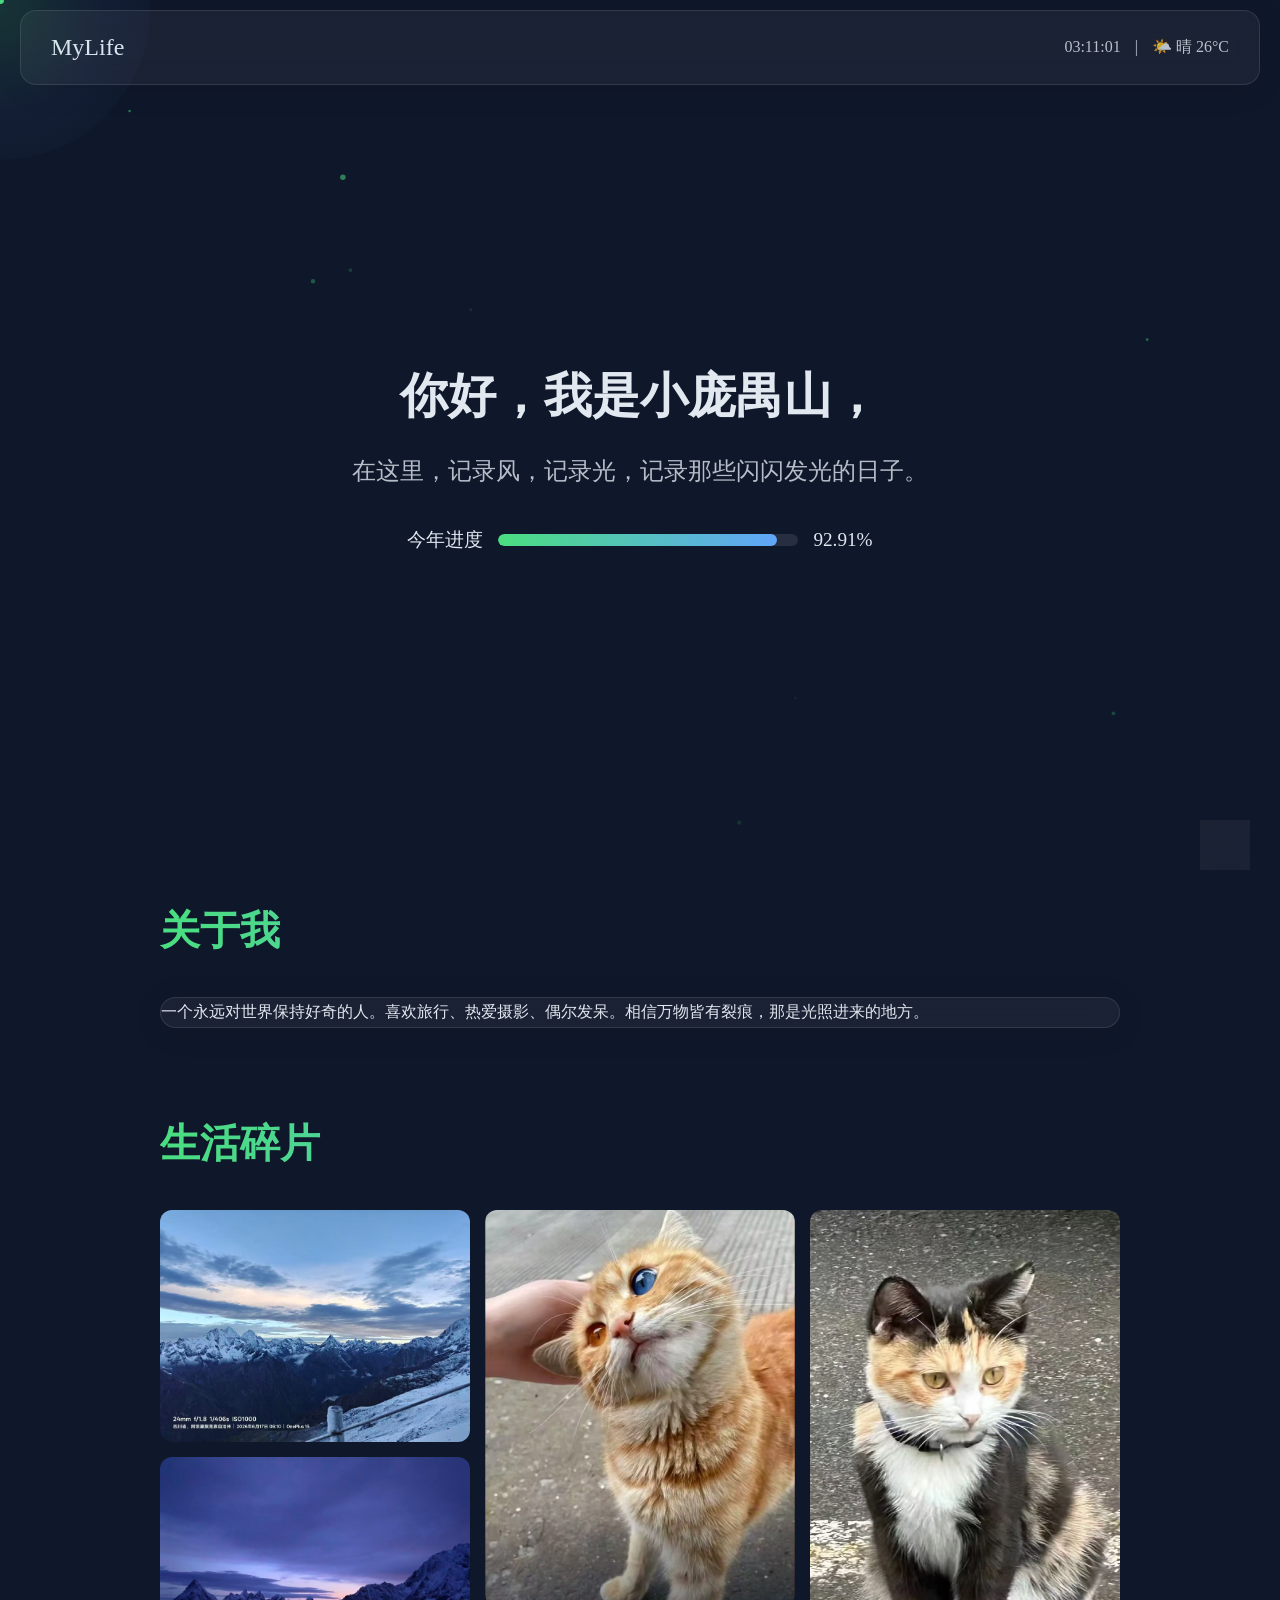
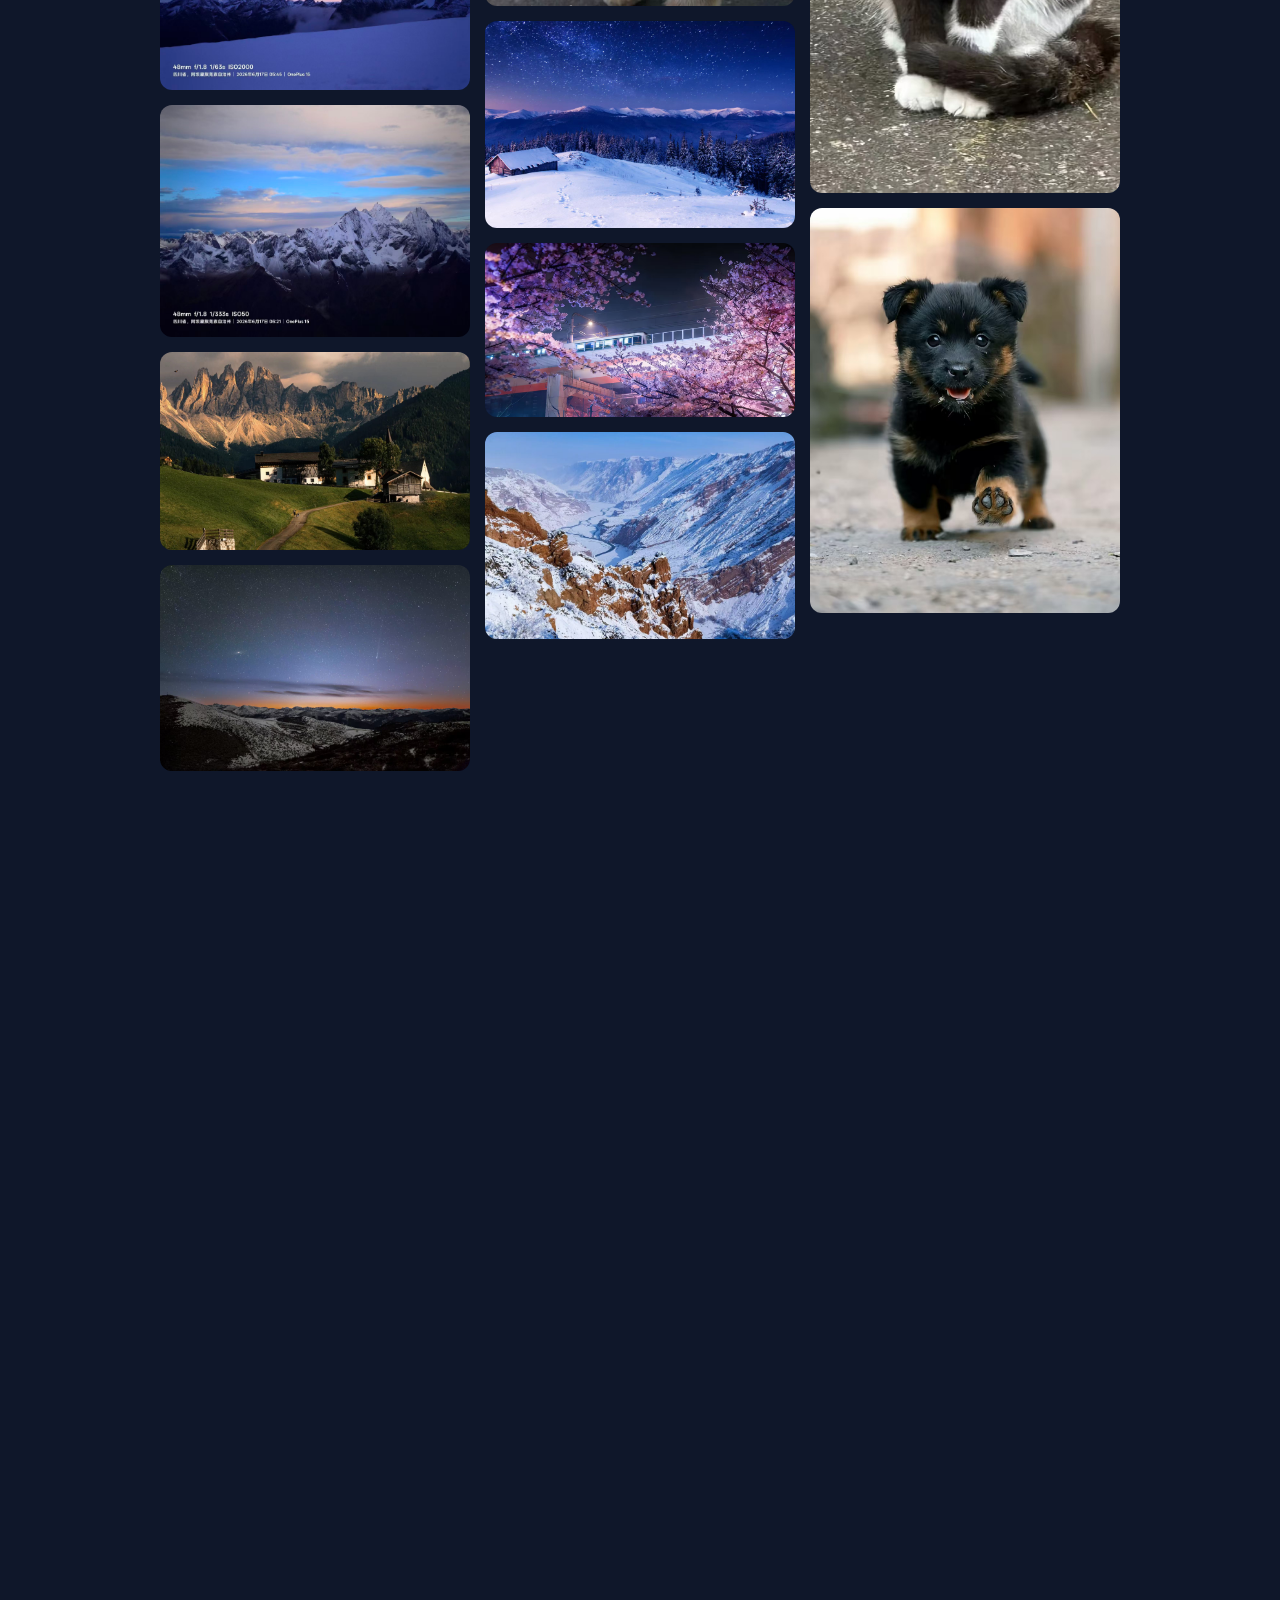
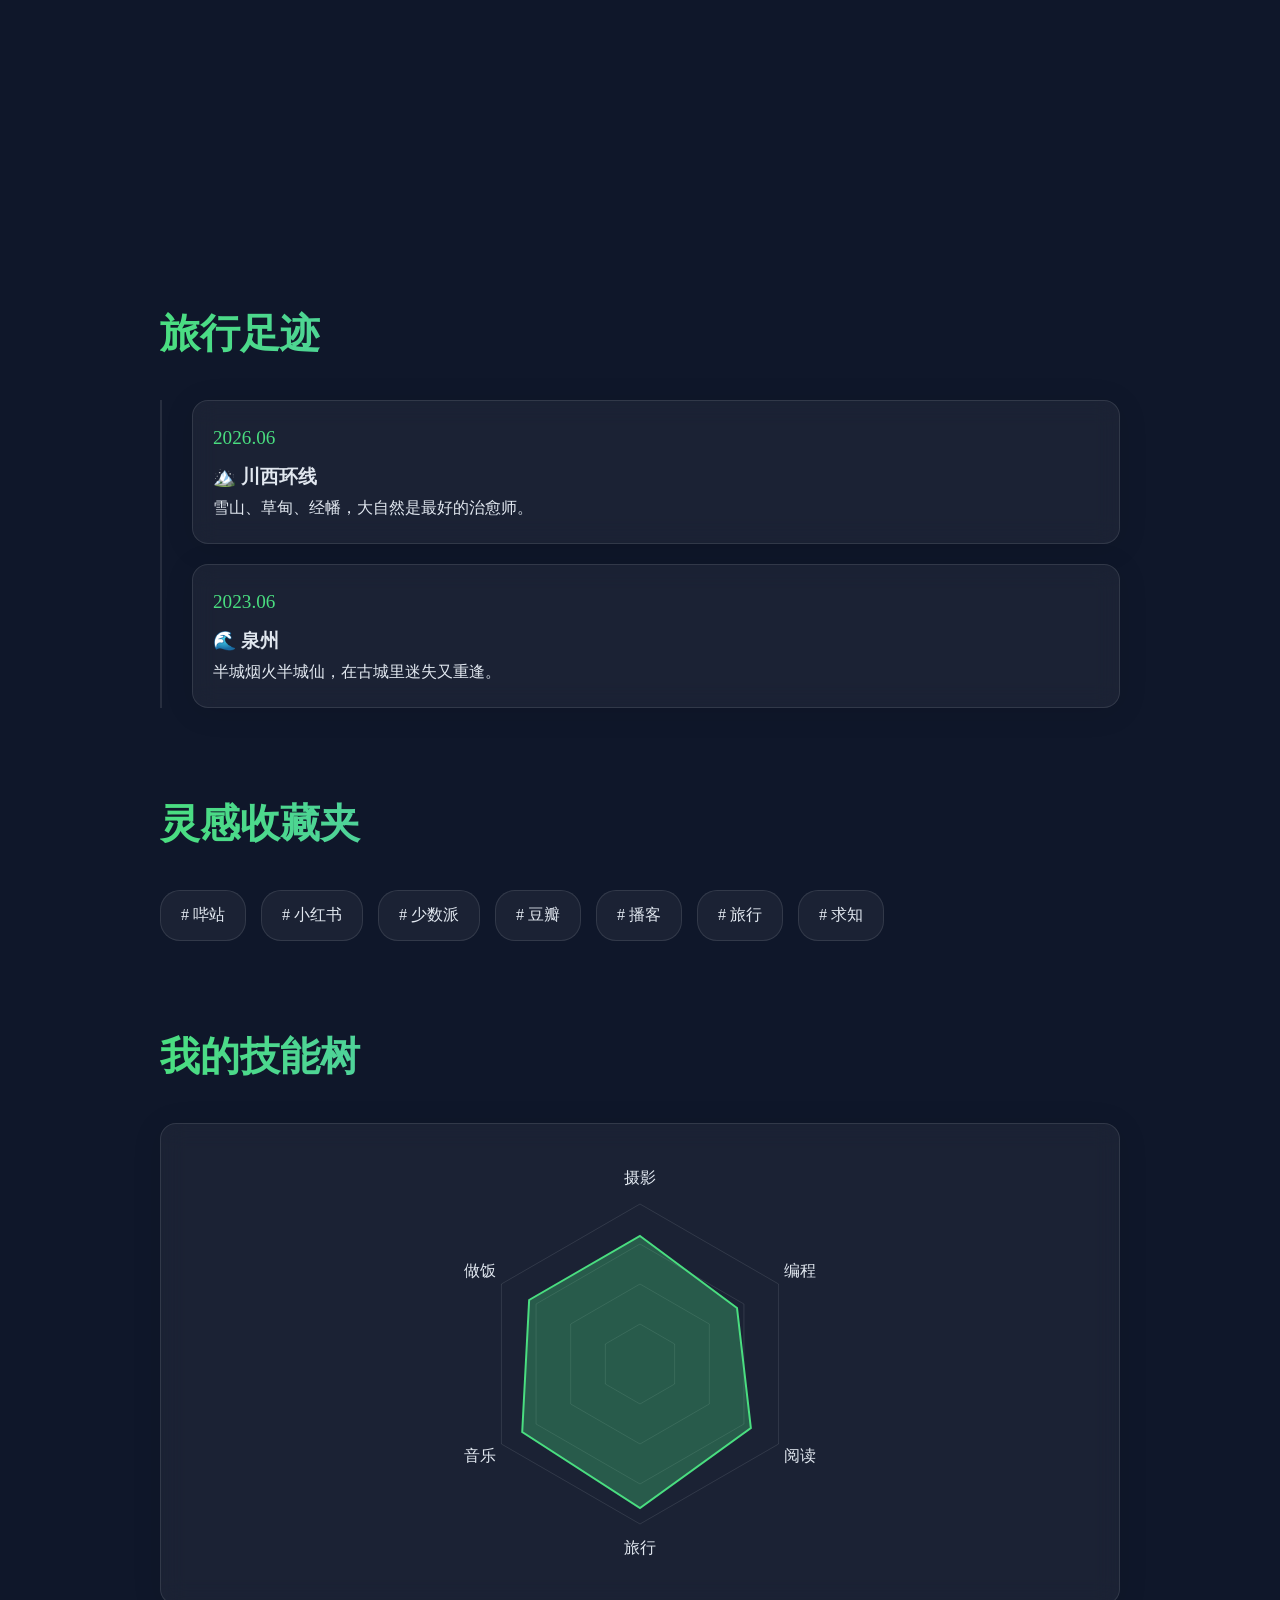
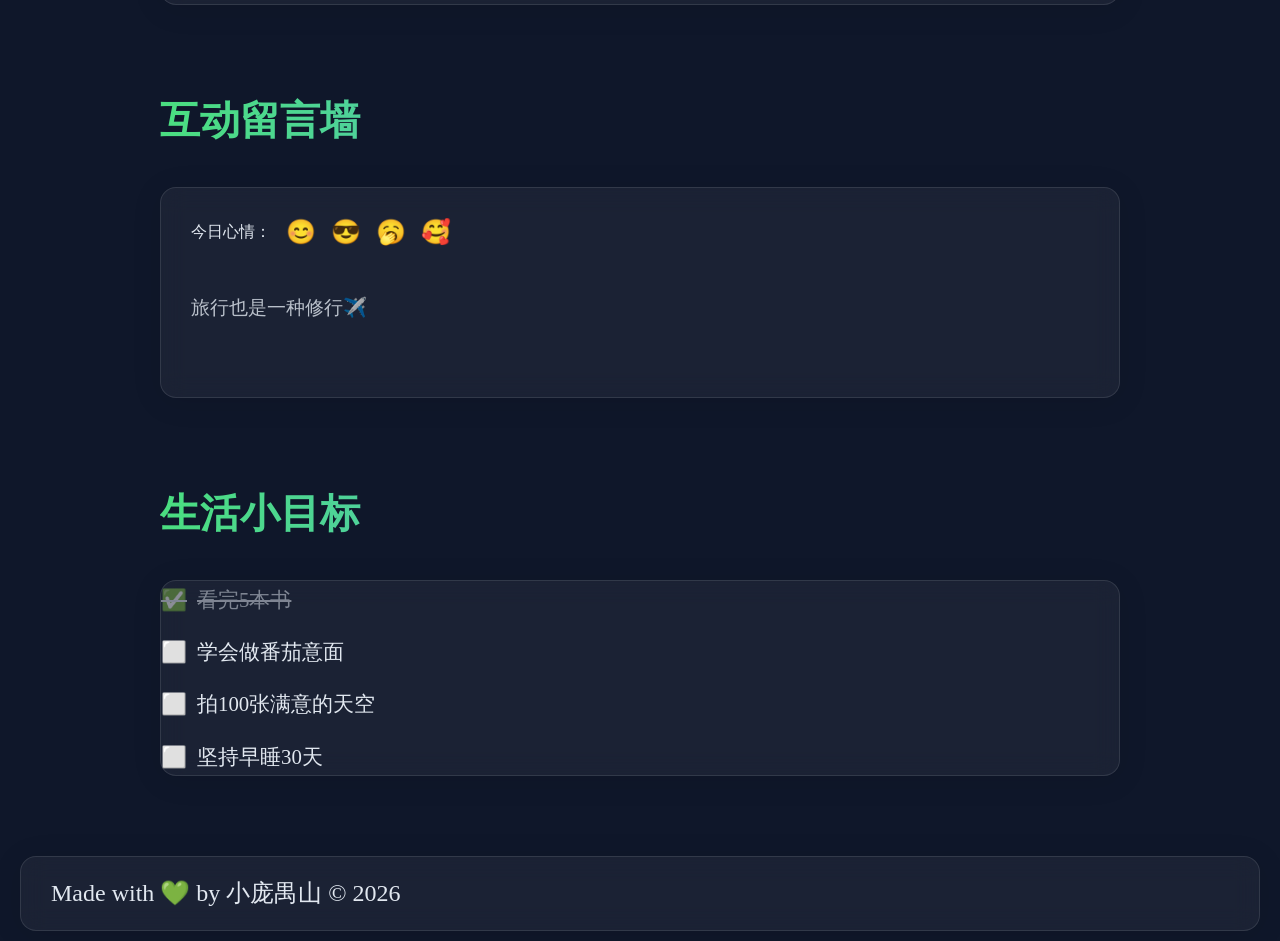
==== commit 020e6976: "Add files via upload" ====
--- a/index.html
+++ b/index.html
@@ -192,7 +192,7 @@
     <button id="easter-egg-btn" title="点我有惊喜">🌿</button>
 
     <footer class="glass-nav">
-        <p>Made with 💚 by 林间少年 &copy; 2024</p>
+        <p>Made with 💚 by 小庞禺山 &copy; 2026</p>
     </footer>
 
     <script src="script.js"></script>
--- a/style.css
+++ b/style.css
@@ -0,0 +1,232 @@
+/* --- 基础重置与变量 --- */
+:root {
+    --color-green: #4ade80;
+    --color-blue: #60a5fa;
+    --color-dark: #0f172a;
+    --glass-bg: rgba(255, 255, 255, 0.05);
+    --glass-border: rgba(255, 255, 255, 0.1);
+    --font-cn: 'Ma Shan Zheng', cursive;
+    --font-en: 'Caveat', cursive;
+}
+
+* { margin: 0; padding: 0; box-sizing: border-box; }
+
+body {
+    background-color: var(--color-dark);
+    color: #e2e8f0;
+    font-family: var(--font-cn);
+    overflow-x: hidden;
+    line-height: 1.8;
+}
+
+/* --- 鼠标跟随光晕 --- */
+#cursor-glow {
+    position: fixed;
+    width: 300px;
+    height: 300px;
+    border-radius: 50%;
+    background: radial-gradient(circle, rgba(74,222,128,0.15) 0%, rgba(96,165,250,0.05) 50%, transparent 100%);
+    pointer-events: none;
+    z-index: 9999;
+    transform: translate(-50%, -50%);
+    transition: opacity 0.3s;
+}
+
+/* --- 粒子背景 --- */
+#particle-canvas {
+    position: fixed;
+    top: 0; left: 0;
+    width: 100%; height: 100%;
+    z-index: -1;
+    pointer-events: none;
+}
+
+/* --- 玻璃拟态通用样式 --- */
+.glass-card, .glass-nav {
+    background: var(--glass-bg);
+    backdrop-filter: blur(12px);
+    -webkit-backdrop-filter: blur(12px);
+    border: 1px solid var(--glass-border);
+    border-radius: 16px;
+    box-shadow: 0 4px 30px rgba(0, 0, 0, 0.1);
+}
+
+/* --- 导航栏 --- */
+.glass-nav {
+    position: sticky;
+    top: 10px;
+    margin: 10px 20px;
+    padding: 15px 30px;
+    display: flex;
+    justify-content: space-between;
+    align-items: center;
+    z-index: 100;
+    font-family: var(--font-en);
+    font-size: 1.5rem;
+}
+.atmosphere-widget { font-size: 1rem; opacity: 0.8; }
+.divider { margin: 0 10px; }
+
+/* --- 首屏 --- */
+.hero-section {
+    min-height: 80vh;
+    display: flex;
+    align-items: center;
+    justify-content: center;
+    text-align: center;
+    padding: 0 20px;
+}
+.hero-content h1 { font-size: 3rem; margin-bottom: 10px; }
+.subtitle { font-size: 1.5rem; opacity: 0.8; margin-bottom: 30px; }
+.year-progress-container { display: flex; align-items: center; gap: 15px; justify-content: center; font-family: var(--font-en); font-size: 1.2rem;}
+.progress-bar-bg { width: 300px; height: 12px; background: rgba(255,255,255,0.1); border-radius: 10px; overflow: hidden; }
+.progress-bar-fill { height: 100%; width: 0; background: linear-gradient(90deg, var(--color-green), var(--color-blue)); transition: width 1.5s ease; border-radius: 10px;}
+
+/* --- 通用区块 --- */
+.section { max-width: 1000px; margin: 80px auto; padding: 0 20px; }
+.section-title { 
+    font-size: 2.5rem; 
+    margin-bottom: 30px; 
+    background: linear-gradient(90deg, var(--color-green), var(--color-blue)); 
+    -webkit-background-clip: text; 
+    -webkit-text-fill-color: transparent; 
+}
+
+/* --- 瀑布流 --- */
+.masonry-grid { columns: 3; column-gap: 15px; }
+.masonry-item { 
+    break-inside: avoid; 
+    margin-bottom: 15px; 
+    border-radius: 12px; 
+    overflow: hidden; 
+    position: relative; 
+    cursor: pointer; 
+    transition: transform 0.3s ease;
+}
+.masonry-item img { width: 100%; display: block; transition: transform 0.5s ease; }
+.masonry-item:hover { transform: scale(1.03); z-index: 10; }
+.masonry-item:hover img { transform: scale(1.1); }
+.photo-desc { 
+    position: absolute; bottom: 0; left: 0; right: 0; 
+    padding: 10px; 
+    background: linear-gradient(transparent, rgba(0,0,0,0.7)); 
+    font-size: 1rem; opacity: 0; transition: opacity 0.3s;
+}
+.masonry-item:hover .photo-desc { opacity: 1; }
+
+/* --- 精神角落 --- */
+.soul-corner { padding: 30px; display: flex; flex-direction: column; gap: 30px; }
+.music-player { display: flex; align-items: center; gap: 20px; }
+.album-art { font-size: 3rem; }
+.music-controls button { 
+    background: none; border: none; color: #fff; font-size: 1.5rem; 
+    cursor: pointer; margin: 0 10px; transition: transform 0.2s;
+}
+.music-controls button:hover { transform: scale(1.2); }
+.poem-text { font-size: 1.5rem; font-style: italic; margin-bottom: 15px; min-height: 50px; transition: opacity 0.3s;}
+.btn-glow {
+    padding: 10px 20px; border: none; border-radius: 20px; cursor: pointer;
+    background: linear-gradient(90deg, var(--color-green), var(--color-blue));
+    color: #000; font-family: var(--font-cn); font-size: 1rem;
+    transition: box-shadow 0.3s, transform 0.3s;
+}
+.btn-glow:hover { box-shadow: 0 0 15px var(--color-green); transform: translateY(-2px); }
+
+/* --- 媒体卡片 --- */
+.media-grid { display: grid; grid-template-columns: repeat(auto-fit, minmax(250px, 1fr)); gap: 20px; }
+.media-card { padding: 20px; text-align: center; transition: transform 0.3s ease; }
+.media-cover { font-size: 3rem; margin-bottom: 10px; }
+.media-card h3 { font-size: 1.5rem; margin-bottom: 5px; }
+.rating { color: var(--color-green); margin-bottom: 10px; }
+
+/* --- 时间轴 --- */
+.timeline { position: relative; padding-left: 30px; border-left: 2px solid var(--glass-border); }
+.timeline-item { padding: 20px; margin-bottom: 20px; position: relative; }
+.timeline-date { font-family: var(--font-en); font-size: 1.2rem; color: var(--color-green); margin-bottom: 5px;}
+
+/* --- 标签云 --- */
+.tags-cloud { display: flex; flex-wrap: wrap; gap: 15px; }
+.tag { 
+    padding: 10px 20px; border-radius: 20px; 
+    background: var(--glass-bg); border: 1px solid var(--glass-border); 
+    cursor: pointer; transition: all 0.3s; 
+    text-decoration: none;
+    color: inherit;
+}
+.tag:hover { background: var(--color-green); color: #000; transform: translateY(-3px); }
+
+/* --- 雷达图容器 --- */
+.radar-container { 
+    display: flex; 
+    justify-content: center; 
+    align-items: center; 
+    padding: 40px 20px; 
+    position: relative; 
+}
+
+/* 雷达图画布大小控制 */
+#radar-chart {
+    max-width: 100%;
+    height: auto;
+    display: block;
+}
+
+/* --- 互动区 --- */
+.interaction-box { padding: 30px; }
+.mood-picker { display: flex; align-items: center; gap: 15px; margin-bottom: 20px; }
+.mood-btn { font-size: 1.5rem; background: none; border: none; cursor: pointer; transition: transform 0.2s; }
+.mood-btn:hover { transform: scale(1.3); }
+.bulletin-board { height: 100px; overflow: hidden; position: relative; font-size: 1.2rem; opacity: 0.8;}
+.bullet-msg {
+    position: absolute; white-space: nowrap;
+    animation: bulletScroll 8s linear infinite;
+}
+@keyframes bulletScroll {
+    0% { transform: translateX(100%); right: -100%; }
+    100% { transform: translateX(-100%); right: 100%; }
+}
+
+/* --- 目标清单 --- */
+.goal-list { list-style: none; display: flex; flex-direction: column; gap: 15px; }
+.goal-item { font-size: 1.3rem; display: flex; gap: 10px; align-items: center; transition: opacity 0.3s; }
+.goal-item.done { opacity: 0.5; text-decoration: line-through; }
+
+/* --- 彩蛋按钮 --- */
+#easter-egg-btn {
+    position: fixed; bottom: 30px; right: 30px;
+    width: 50px; height: 50px; border-radius: 50%;
+    background: var(--glass-bg); border: 1px solid var(--glass-border);
+    backdrop-filter: blur(10px); font-size: 1.5rem; cursor: pointer;
+    z-index: 1000; transition: transform 0.3s, box-shadow 0.3s;
+}
+#easter-egg-btn:hover { transform: scale(1.1); box-shadow: 0 0 20px var(--color-green); }
+
+/* --- 3D 倾斜效果辅助 --- */
+.tilt-card { transform-style: preserve-3d; transition: transform 0.1s ease; }
+
+/* --- 落叶彩蛋动画 --- */
+.leaf {
+    position: fixed; top: -50px; z-index: 9998; pointer-events: none;
+    font-size: 2rem; animation: leafFall linear forwards;
+}
+@keyframes leafFall {
+    0% { transform: translateY(0) rotate(0deg); opacity: 1; }
+    100% { transform: translateY(110vh) rotate(360deg); opacity: 0; }
+}
+
+/* --- 滚动进入动画 --- */
+.fade-in-up { opacity: 0; transform: translateY(30px); transition: opacity 0.6s ease, transform 0.6s ease; }
+.fade-in-up.visible { opacity: 1; transform: translateY(0); }
+
+/* --- 响应式 --- */
+@media (max-width: 768px) {
+    .masonry-grid { columns: 2; }
+    .hero-content h1 { font-size: 2rem; }
+    .section-title { font-size: 2rem; }
+    .glass-nav { font-size: 1.2rem; padding: 10px 20px; }
+}
+@media (max-width: 480px) {
+    .masonry-grid { columns: 1; }
+    .year-progress-container { flex-direction: column; gap: 5px; }
+    .progress-bar-bg { width: 80%; }
+}
